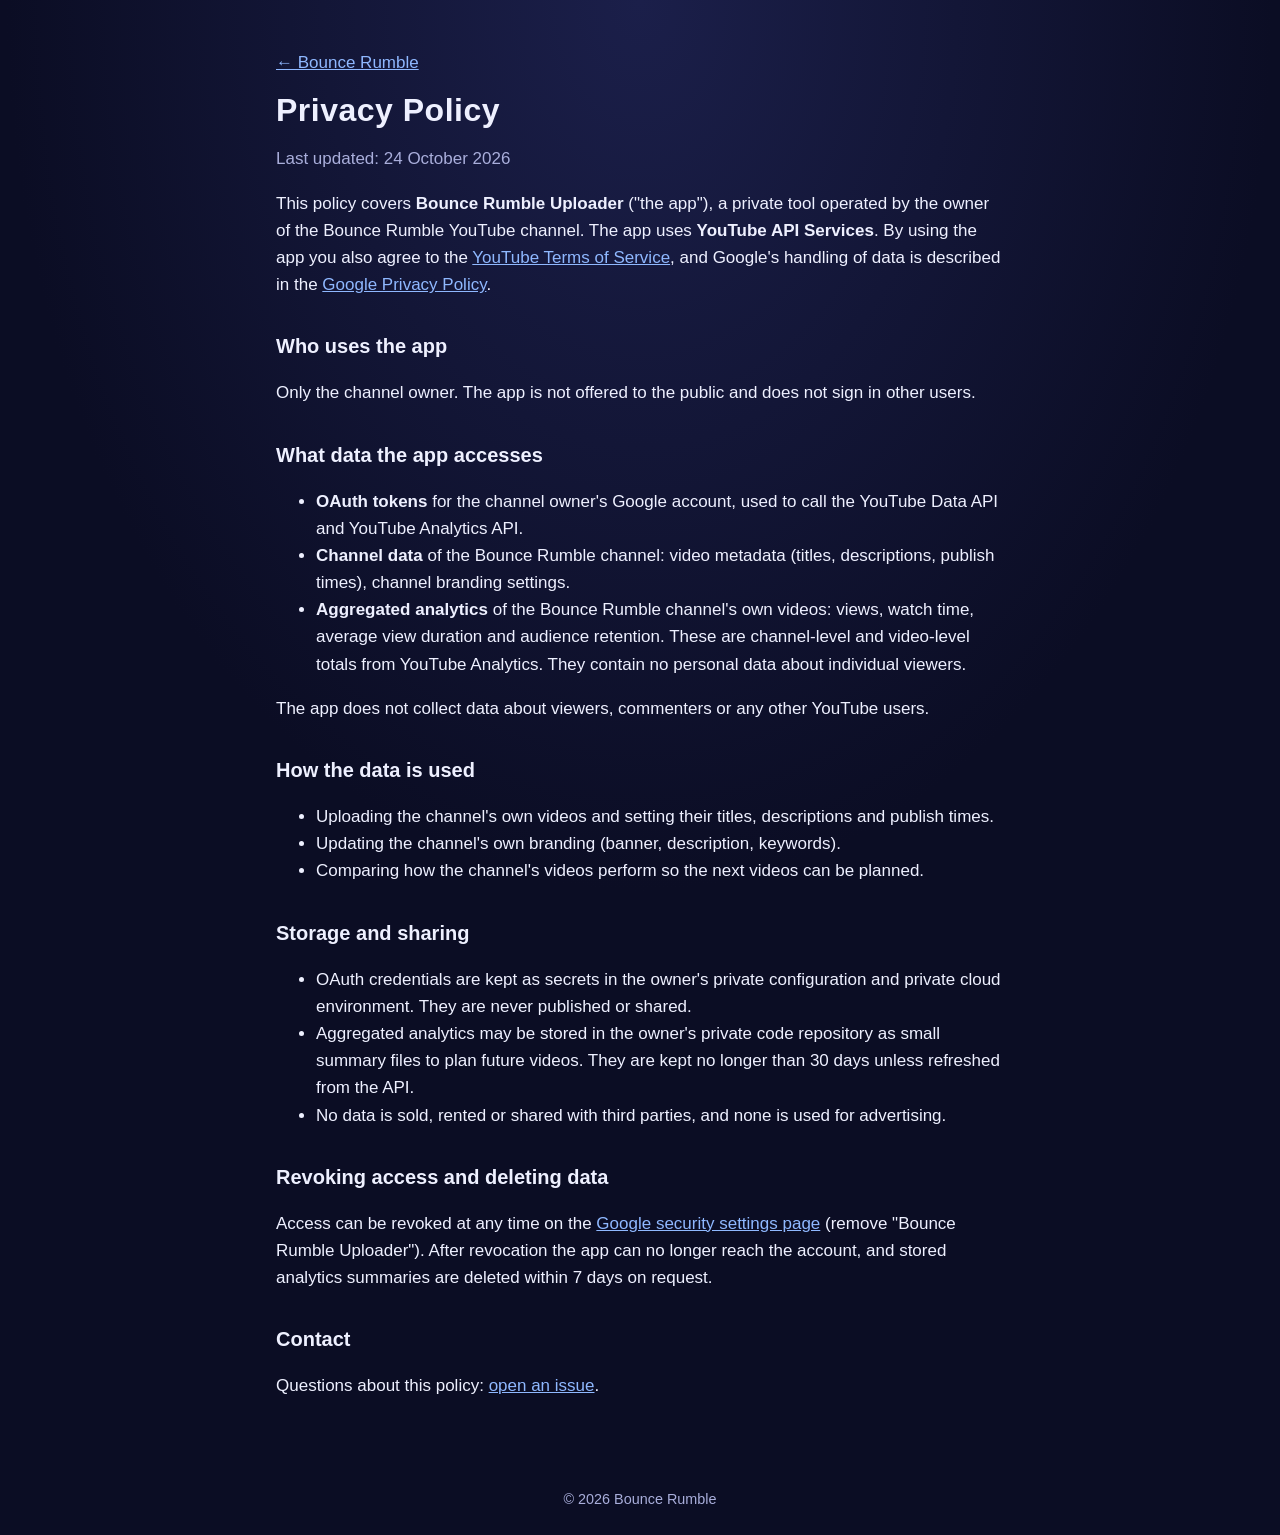
==== privacy.html @ eed5a291 "Add Bounce Rumble homepage, privacy policy and terms Co-Authored-By: Claude Opus 5.5 (1M context) <n" ====
<!doctype html>
<html lang="en">
<head>
<meta charset="utf-8">
<meta name="viewport" content="width=device-width, initial-scale=1">
<title>Privacy Policy</title>
<link rel="icon" href="icon.png">
<link rel="stylesheet" href="style.css">
</head>
<body>
<main class="doc">
  <p><a href="index.html">← Bounce Rumble</a></p>
  <h1>Privacy Policy</h1>
  <p class="muted">Last updated: 24 October 2026</p>

  <p>This policy covers <strong>Bounce Rumble Uploader</strong> ("the app"), a private tool operated by the owner of the Bounce Rumble YouTube channel. The app uses <strong>YouTube API Services</strong>. By using the app you also agree to the <a href="https://www.youtube.com/t/terms">YouTube Terms of Service</a>, and Google's handling of data is described in the <a href="https://policies.google.com/privacy">Google Privacy Policy</a>.</p>

  <h2>Who uses the app</h2>
  <p>Only the channel owner. The app is not offered to the public and does not sign in other users.</p>

  <h2>What data the app accesses</h2>
  <ul>
    <li><strong>OAuth tokens</strong> for the channel owner's Google account, used to call the YouTube Data API and YouTube Analytics API.</li>
    <li><strong>Channel data</strong> of the Bounce Rumble channel: video metadata (titles, descriptions, publish times), channel branding settings.</li>
    <li><strong>Aggregated analytics</strong> of the Bounce Rumble channel's own videos: views, watch time, average view duration and audience retention. These are channel-level and video-level totals from YouTube Analytics. They contain no personal data about individual viewers.</li>
  </ul>
  <p>The app does not collect data about viewers, commenters or any other YouTube users.</p>

  <h2>How the data is used</h2>
  <ul>
    <li>Uploading the channel's own videos and setting their titles, descriptions and publish times.</li>
    <li>Updating the channel's own branding (banner, description, keywords).</li>
    <li>Comparing how the channel's videos perform so the next videos can be planned.</li>
  </ul>

  <h2>Storage and sharing</h2>
  <ul>
    <li>OAuth credentials are kept as secrets in the owner's private configuration and private cloud environment. They are never published or shared.</li>
    <li>Aggregated analytics may be stored in the owner's private code repository as small summary files to plan future videos. They are kept no longer than 30 days unless refreshed from the API.</li>
    <li>No data is sold, rented or shared with third parties, and none is used for advertising.</li>
  </ul>

  <h2>Revoking access and deleting data</h2>
  <p>Access can be revoked at any time on the <a href="https://myaccount.google.com/permissions">Google security settings page</a> (remove "Bounce Rumble Uploader"). After revocation the app can no longer reach the account, and stored analytics summaries are deleted within 7 days on request.</p>

  <h2>Contact</h2>
  <p>Questions about this policy: <a href="https://github.com/develant/bounce-rumble/issues">open an issue</a>.</p>
</main>
<footer>© 2026 Bounce Rumble</footer>
</body>
</html>
---- style.css ----
:root {
  --bg: #0b0d24;
  --fg: #eef0ff;
  --muted: #a9aedb;
  --accent: #ff3b5c;
  --link: #8fb8ff;
}
* { box-sizing: border-box; }
body {
  margin: 0;
  background: radial-gradient(ellipse at 50% 0%, #1b1f4a, var(--bg) 70%) fixed, var(--bg);
  color: var(--fg);
  font: 17px/1.6 -apple-system, "Segoe UI", Helvetica, Arial, sans-serif;
}
.hero .banner { display: block; width: 100%; max-height: 360px; object-fit: cover; }
main { max-width: 760px; margin: 0 auto; padding: 32px 16px 48px; }
h1 { font-size: 2.4rem; line-height: 1.1; margin: 0 0 12px; letter-spacing: .5px; }
h1 span { color: var(--accent); }
.doc h1 { font-size: 2rem; }
h2 { font-size: 1.25rem; margin-top: 2rem; }
.lead { font-size: 1.15rem; color: var(--muted); }
.muted { color: var(--muted); }
a { color: var(--link); }
.btn {
  display: inline-block; padding: 12px 22px; border-radius: 999px;
  background: var(--accent); color: #fff; font-weight: 700; text-decoration: none;
}
.links { display: flex; flex-wrap: wrap; gap: 20px; margin-top: 2rem; }
footer { text-align: center; color: var(--muted); padding: 24px 16px; font-size: .9rem; }
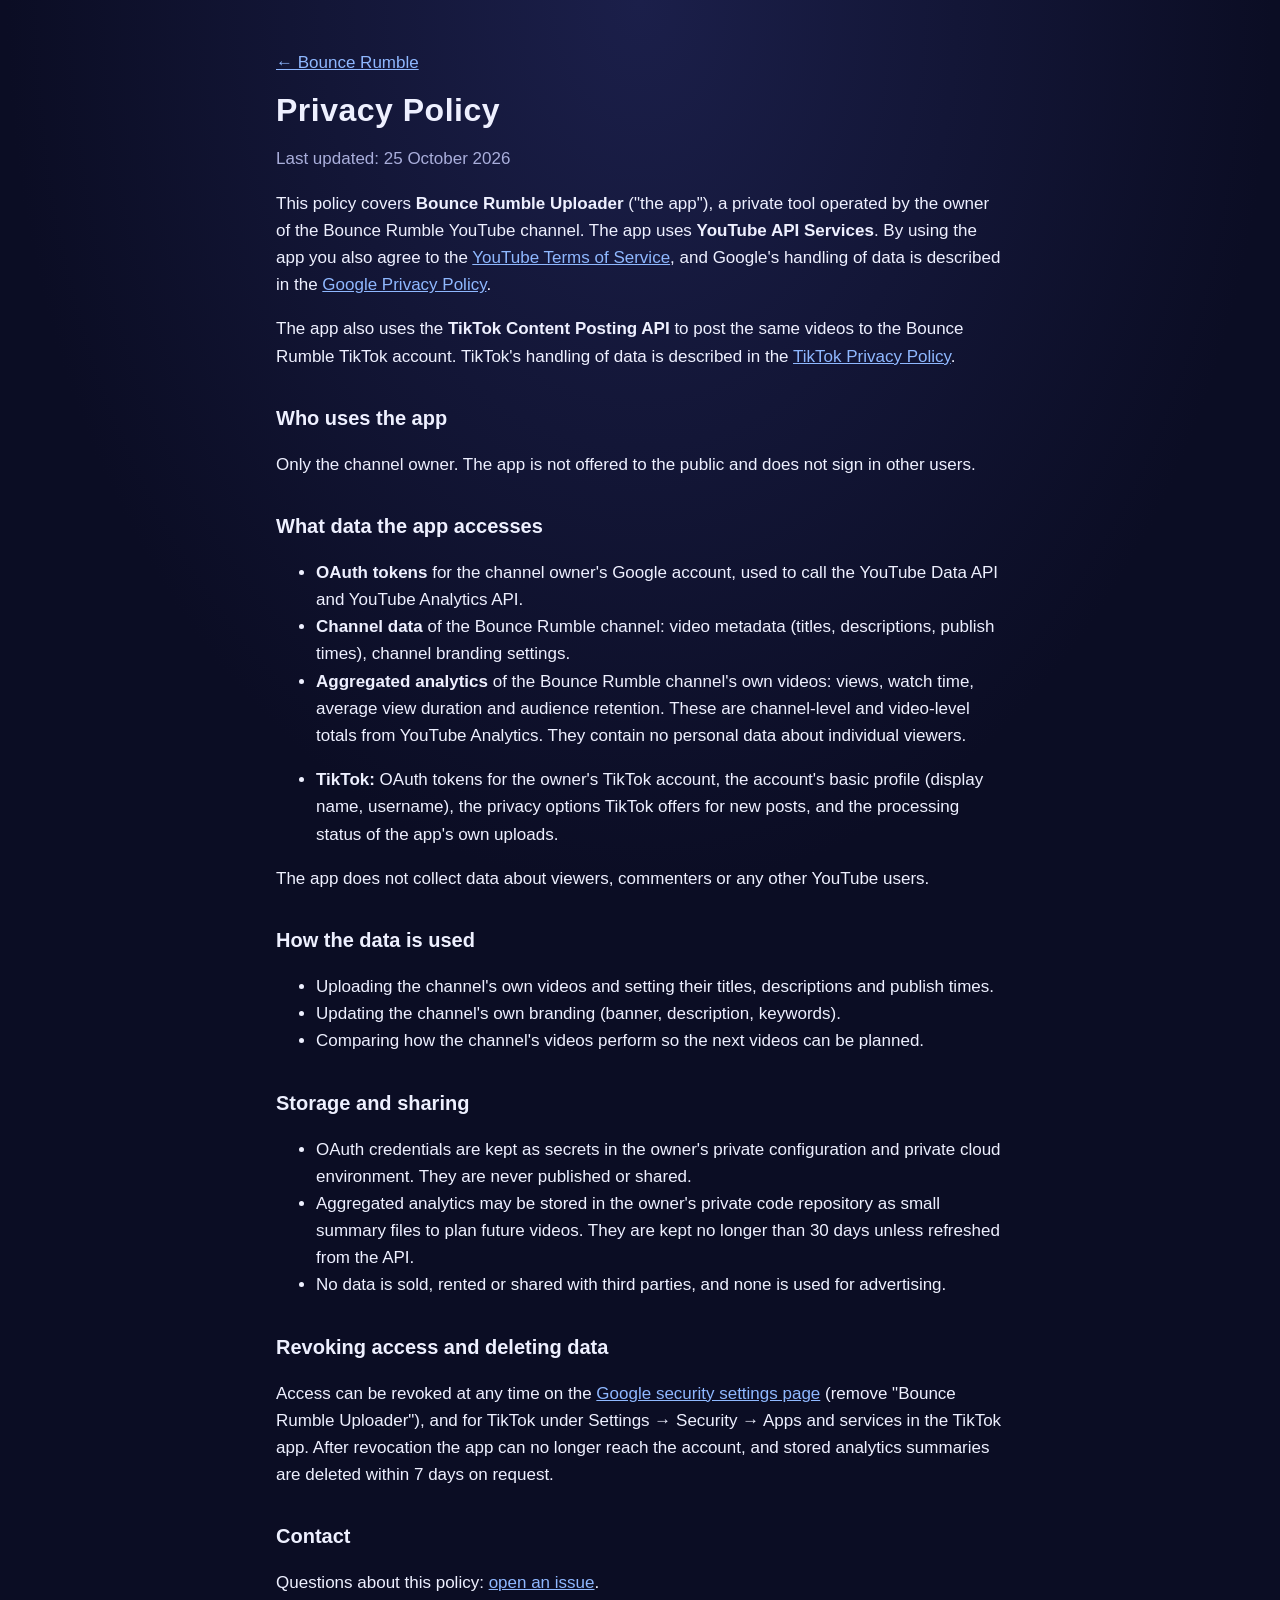
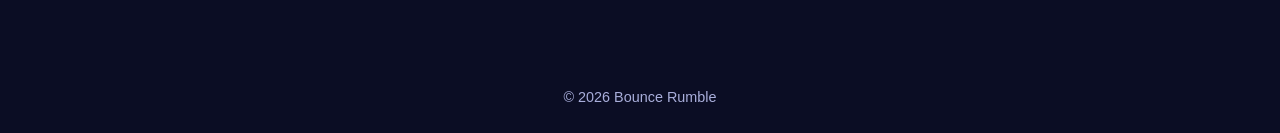
==== commit 0ecca18e: "Add TikTok login callback page; mention TikTok in privacy policy Co-Authored-By: Claude Opus 5.5 (1M" ====
--- a/privacy.html
+++ b/privacy.html
@@ -11,9 +11,11 @@
 <main class="doc">
   <p><a href="index.html">← Bounce Rumble</a></p>
   <h1>Privacy Policy</h1>
-  <p class="muted">Last updated: 24 October 2026</p>
+  <p class="muted">Last updated: 25 October 2026</p>
 
   <p>This policy covers <strong>Bounce Rumble Uploader</strong> ("the app"), a private tool operated by the owner of the Bounce Rumble YouTube channel. The app uses <strong>YouTube API Services</strong>. By using the app you also agree to the <a href="https://www.youtube.com/t/terms">YouTube Terms of Service</a>, and Google's handling of data is described in the <a href="https://policies.google.com/privacy">Google Privacy Policy</a>.</p>
+
+  <p>The app also uses the <strong>TikTok Content Posting API</strong> to post the same videos to the Bounce Rumble TikTok account. TikTok's handling of data is described in the <a href="https://www.tiktok.com/legal/privacy-policy">TikTok Privacy Policy</a>.</p>
 
   <h2>Who uses the app</h2>
   <p>Only the channel owner. The app is not offered to the public and does not sign in other users.</p>
@@ -23,6 +25,9 @@
     <li><strong>OAuth tokens</strong> for the channel owner's Google account, used to call the YouTube Data API and YouTube Analytics API.</li>
     <li><strong>Channel data</strong> of the Bounce Rumble channel: video metadata (titles, descriptions, publish times), channel branding settings.</li>
     <li><strong>Aggregated analytics</strong> of the Bounce Rumble channel's own videos: views, watch time, average view duration and audience retention. These are channel-level and video-level totals from YouTube Analytics. They contain no personal data about individual viewers.</li>
+  </ul>
+  <ul>
+    <li><strong>TikTok:</strong> OAuth tokens for the owner's TikTok account, the account's basic profile (display name, username), the privacy options TikTok offers for new posts, and the processing status of the app's own uploads.</li>
   </ul>
   <p>The app does not collect data about viewers, commenters or any other YouTube users.</p>
 
@@ -41,7 +46,7 @@
   </ul>
 
   <h2>Revoking access and deleting data</h2>
-  <p>Access can be revoked at any time on the <a href="https://myaccount.google.com/permissions">Google security settings page</a> (remove "Bounce Rumble Uploader"). After revocation the app can no longer reach the account, and stored analytics summaries are deleted within 7 days on request.</p>
+  <p>Access can be revoked at any time on the <a href="https://myaccount.google.com/permissions">Google security settings page</a> (remove "Bounce Rumble Uploader"), and for TikTok under Settings → Security → Apps and services in the TikTok app. After revocation the app can no longer reach the account, and stored analytics summaries are deleted within 7 days on request.</p>
 
   <h2>Contact</h2>
   <p>Questions about this policy: <a href="https://github.com/develant/bounce-rumble/issues">open an issue</a>.</p>
--- a/style.css
+++ b/style.css
@@ -27,3 +27,4 @@
 }
 .links { display: flex; flex-wrap: wrap; gap: 20px; margin-top: 2rem; }
 footer { text-align: center; color: var(--muted); padding: 24px 16px; font-size: .9rem; }
+.yt { margin-top: 2rem; padding: 14px 16px; border-left: 4px solid #ff0033; background: rgba(255,255,255,.04); border-radius: 6px; }
